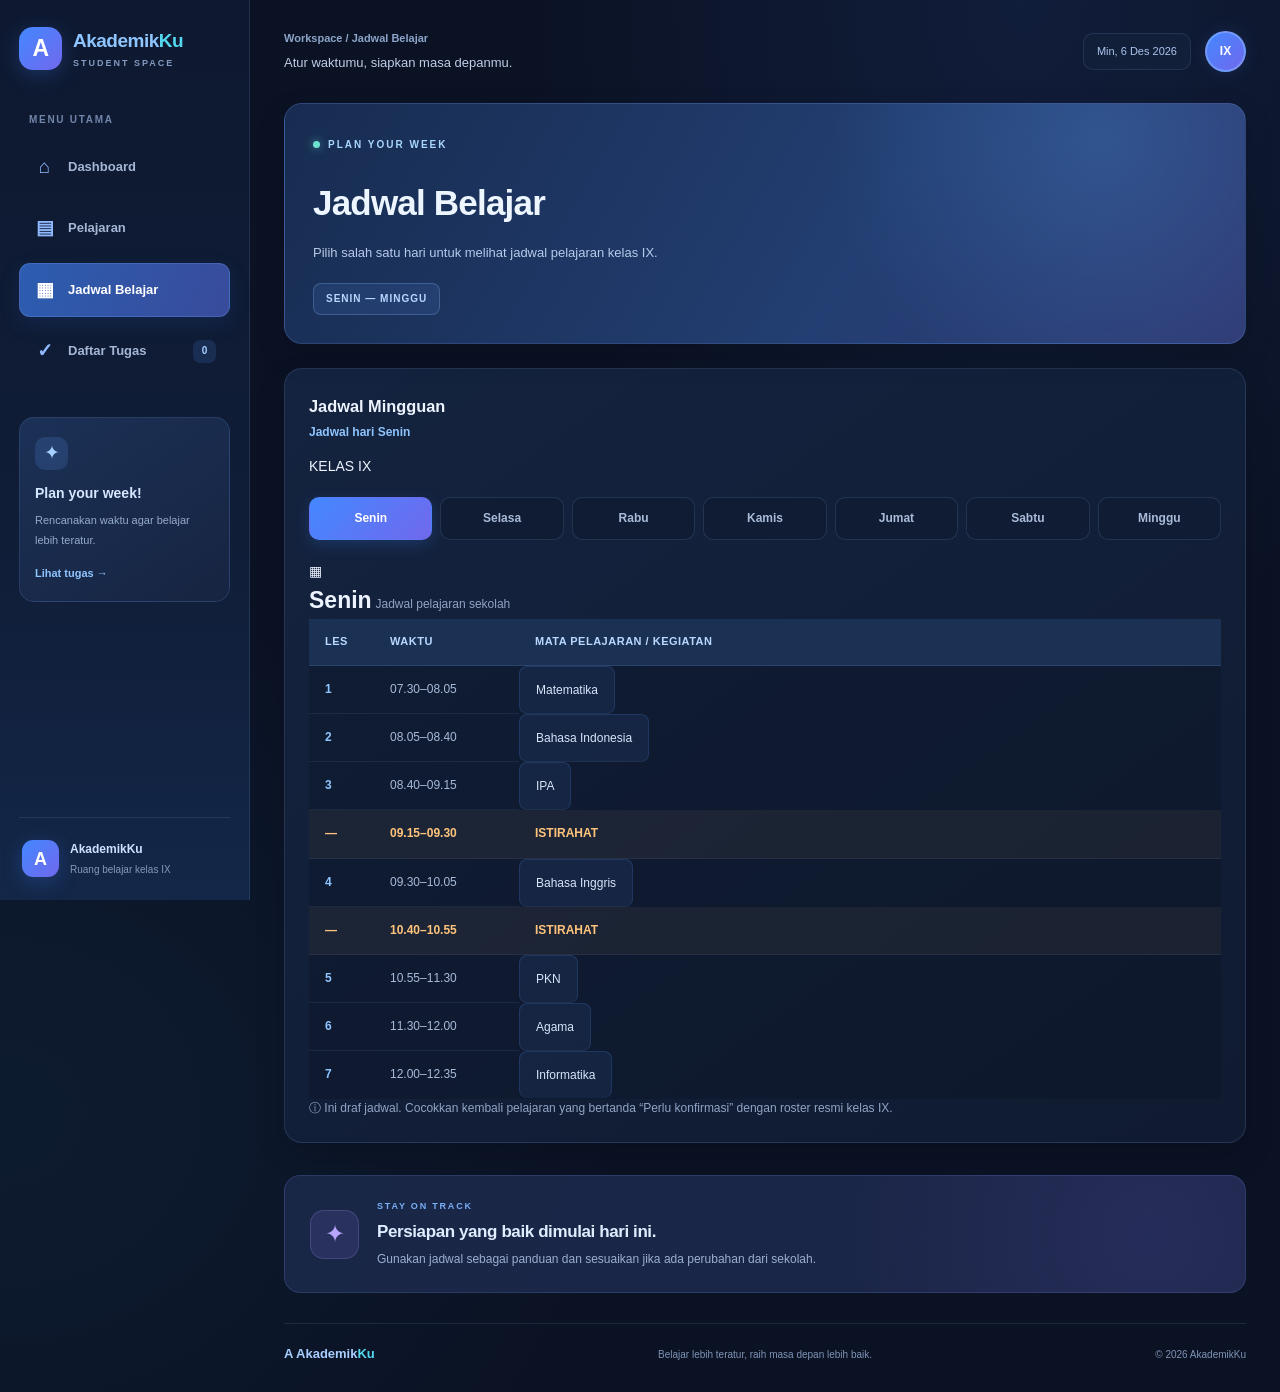
==== jadwal.html @ 44a71b3a "Add files via upload" ====
<!DOCTYPE html>
<html lang="id">
<head>
  <meta charset="UTF-8">
  <meta name="viewport" content="width=device-width, initial-scale=1">
  <meta name="theme-color" content="#142747">

  <title>AkademikKu | Jadwal Belajar</title>

  <link rel="stylesheet" href="style.css">
  <script src="script.js" defer></script>
</head>

<body>
  <div class="app-shell">

    <!-- SIDEBAR -->
    <aside class="sidebar" id="sidebar">
      <a href="index.html" class="brand">
        <span class="brand-logo">A</span>
        <span>
          Akademik<span class="brand-accent">Ku</span>
          <small>STUDENT SPACE</small>
        </span>
      </a>

      <p class="nav-label">MENU UTAMA</p>

      <nav class="side-nav">
        <a class="nav-link" href="index.html">
          <span>⌂</span>
          Dashboard
        </a>

        <a class="nav-link" href="pelajaran.html">
          <span>▤</span>
          Pelajaran
        </a>

        <a class="nav-link active" href="jadwal.html">
          <span>▦</span>
          Jadwal Belajar
        </a>

        <a class="nav-link" href="tugas.html">
          <span>✓</span>
          Daftar Tugas
          <b id="sidebarTaskCount">0</b>
        </a>
      </nav>

      <div class="sidebar-tip">
        <span class="tip-icon">✦</span>
        <h3>Plan your week!</h3>
        <p>Rencanakan waktu agar belajar lebih teratur.</p>
        <a href="tugas.html">Lihat tugas →</a>
      </div>

      <div class="sidebar-bottom">
        <div class="mini-logo">A</div>
        <div>
          <strong>AkademikKu</strong>
          <small>Ruang belajar kelas IX</small>
        </div>
      </div>
    </aside>

    <!-- KONTEN UTAMA -->
    <main class="main-content">

      <!-- HEADER -->
      <header class="topbar">
        <div class="topbar-start">
          <button
            class="menu-toggle"
            id="menuBtn"
            aria-label="Buka menu"
            aria-expanded="false"
          >
            ☰
          </button>

          <div>
            <div class="breadcrumb">
              Workspace / Jadwal Belajar
            </div>
            <p class="topbar-caption">
              Atur waktumu, siapkan masa depanmu.
            </p>
          </div>
        </div>

        <div class="topbar-end">
          <div class="date-pill" id="currentDate"></div>
          <div class="profile-avatar">IX</div>
        </div>
      </header>

      <!-- BANNER HALAMAN -->
      <section class="page-banner">
        <span class="eyebrow">
          <i></i>
          PLAN YOUR WEEK
        </span>

        <h1>Jadwal Belajar</h1>

        <p>
          Pilih salah satu hari untuk melihat jadwal
          pelajaran kelas IX.
        </p>

        <span class="page-badge">SENIN — MINGGU</span>
      </section>

      <!-- JADWAL MINGGUAN -->
      <section class="content-section">
        <div class="panel schedule-panel">

          <!-- JUDUL PANEL -->
          <div class="panel-heading">
            <div>
              <h3>Jadwal Mingguan</h3>
              <p id="selectedDayLabel">Jadwal hari Senin</p>
            </div>

            <span class="class-badge">KELAS IX</span>
          </div>

          <!-- PILIHAN HARI -->
          <div
            class="day-selector"
            id="daySelector"
            aria-label="Pilih hari"
          >
            <button
              type="button"
              class="day-button active"
              data-day="Senin"
              aria-pressed="true"
            >
              Senin
            </button>

            <button
              type="button"
              class="day-button"
              data-day="Selasa"
              aria-pressed="false"
            >
              Selasa
            </button>

            <button
              type="button"
              class="day-button"
              data-day="Rabu"
              aria-pressed="false"
            >
              Rabu
            </button>

            <button
              type="button"
              class="day-button"
              data-day="Kamis"
              aria-pressed="false"
            >
              Kamis
            </button>

            <button
              type="button"
              class="day-button"
              data-day="Jumat"
              aria-pressed="false"
            >
              Jumat
            </button>

            <button
              type="button"
              class="day-button"
              data-day="Sabtu"
              aria-pressed="false"
            >
              Sabtu
            </button>

            <button
              type="button"
              class="day-button"
              data-day="Minggu"
              aria-pressed="false"
            >
              Minggu
            </button>
          </div>

          <!-- INFORMASI HARI -->
          <div class="schedule-day-info">
            <div class="schedule-calendar-icon">▦</div>

            <div>
              <strong id="scheduleDayTitle">Senin</strong>
              <span id="scheduleDaySubtitle">
                Pelajaran sekolah
              </span>
            </div>
          </div>

          <!-- TABEL JADWAL -->
          <div class="table-wrap">
            <table class="weekly-table">
              <thead>
                <tr>
                  <th>LES</th>
                  <th>WAKTU</th>
                  <th>MATA PELAJARAN / KEGIATAN</th>
                </tr>
              </thead>

              <tbody id="scheduleBody">
                <!-- Jadwal diisi oleh script.js -->
              </tbody>
            </table>
          </div>

          <!-- CATATAN -->
          <p class="schedule-note">
            ⓘ Ini draf jadwal. Cocokkan kembali pelajaran
            yang bertanda “Perlu konfirmasi” dengan roster
            resmi kelas IX.
          </p>

        </div>
      </section>

      <!-- MOTIVASI -->
      <section class="motivation-panel">
        <div class="motivation-symbol">✦</div>

        <div>
          <span class="section-kicker">STAY ON TRACK</span>

          <h2>Persiapan yang baik dimulai hari ini.</h2>

          <p>
            Gunakan jadwal sebagai panduan dan sesuaikan
            jika ada perubahan dari sekolah.
          </p>
        </div>
      </section>

      <!-- FOOTER -->
      <footer class="footer">
        <a href="index.html" class="footer-brand">
          A Akademik<span>Ku</span>
        </a>

        <p>
          Belajar lebih teratur, raih masa depan lebih baik.
        </p>

        <span>
          © <span id="currentYear"></span> AkademikKu
        </span>
      </footer>

    </main>
  </div>

  <!-- OVERLAY MENU MOBILE -->
  <div class="mobile-overlay" id="mobileOverlay"></div>
</body>
</html>
---- style.css ----
/* ==========================================
   AKADEMIKKU — NAVY BLUE AESTHETIC
   ========================================== */

:root {
  --bg: #0b1224;
  --bg-light: #101c35;
  --card: #14233f;
  --card-hover: #1a2d50;
  --blue: #5798ff;
  --blue-light: #8fc5ff;
  --cyan: #54d8ef;
  --purple: #9c8cff;
  --green: #65dfbb;
  --orange: #ffc47c;
  --text: #edf4ff;
  --muted: #91a4c5;
  --border: rgba(139, 174, 232, 0.14);
  --gradient: linear-gradient(135deg, #142a50, #233e75);
  --gradient-blue: linear-gradient(135deg, #4388ff, #7168ed);
  --shadow: 0 14px 35px rgba(0, 0, 0, 0.2);
  --radius: 18px;
}

/* RESET */

* {
  margin: 0;
  padding: 0;
  box-sizing: border-box;
}

html {
  min-height: 100%;
  scroll-behavior: smooth;
  color-scheme: dark;
}

body {
  min-height: 100vh;
  background:
    radial-gradient(ellipse at 80% 0%, rgba(54, 105, 207, 0.13), transparent 35%),
    radial-gradient(ellipse at 0% 80%, rgba(44, 153, 208, 0.07), transparent 35%),
    var(--bg);
  color: var(--text);
  font-family: "Segoe UI", Arial, sans-serif;
  font-size: 14px;
  line-height: 1.6;
}

a {
  color: inherit;
  text-decoration: none;
}

button,
input,
select,
textarea {
  font: inherit;
}

button {
  cursor: pointer;
}

button,
a {
  -webkit-tap-highlight-color: transparent;
}

img {
  display: block;
  max-width: 100%;
}

::selection {
  background: #387de7;
  color: #fff;
}

::-webkit-scrollbar {
  width: 7px;
}

::-webkit-scrollbar-track {
  background: #0b1224;
}

::-webkit-scrollbar-thumb {
  background: #35558a;
  border-radius: 20px;
}

/* APP LAYOUT */

.app-shell {
  min-height: 100vh;
}

.main-content {
  min-height: 100vh;
  margin-left: 250px;
  padding: 30px 34px 22px;
  max-width: 1800px;
}

/* SIDEBAR */

.sidebar {
  position: fixed;
  inset: 0 auto 0 0;
  z-index: 100;
  display: flex;
  flex-direction: column;
  width: 250px;
  padding: 27px 19px 18px;
  overflow-y: auto;
  background: linear-gradient(180deg, #0e1930, #101d37 60%, #132748);
  border-right: 1px solid var(--border);
}

.brand {
  display: flex;
  align-items: center;
  gap: 11px;
  margin-bottom: 42px;
  color: var(--blue-light);
  font-size: 19px;
  font-weight: 800;
  letter-spacing: -0.5px;
  line-height: 1.35;
}

.brand:hover {
  color: #d1e8ff;
}

.brand-accent {
  color: var(--cyan);
}

.brand small {
  display: block;
  margin-top: 4px;
  color: #8299bf;
  font-size: 9px;
  font-weight: 600;
  letter-spacing: 2px;
}

.brand-logo,
.mini-logo {
  display: grid;
  place-items: center;
  flex-shrink: 0;
  width: 43px;
  height: 43px;
  border-radius: 14px;
  background: var(--gradient-blue);
  color: white;
  font-size: 23px;
  font-weight: 800;
  box-shadow: 0 5px 20px rgba(67, 126, 255, 0.25);
}

.nav-label {
  margin: 0 0 12px 10px;
  color: #7186aa;
  font-size: 10px;
  font-weight: 800;
  letter-spacing: 1.7px;
}

.side-nav {
  display: flex;
  flex-direction: column;
  gap: 7px;
}

.nav-link {
  display: flex;
  align-items: center;
  gap: 12px;
  min-height: 45px;
  padding: 11px 13px;
  border: 1px solid transparent;
  border-radius: 11px;
  color: #a5b7d5;
  font-size: 13px;
  font-weight: 600;
  transition: 0.22s ease;
}

.nav-link > span {
  display: grid;
  place-items: center;
  width: 23px;
  color: #90baff;
  font-size: 19px;
}

.nav-link b {
  display: grid;
  place-items: center;
  min-width: 23px;
  height: 23px;
  margin-left: auto;
  padding: 0 6px;
  border-radius: 7px;
  background: rgba(87, 152, 255, 0.15);
  color: #a8ceff;
  font-size: 10px;
}

.nav-link:hover {
  background: rgba(76, 127, 218, 0.11);
  border-color: var(--border);
  color: white;
}

.nav-link.active {
  background: linear-gradient(110deg, #2c5db0, #394b9b);
  border-color: rgba(126, 174, 255, 0.22);
  color: white;
  box-shadow: 0 7px 20px rgba(31, 78, 169, 0.2);
}

.nav-link.active > span {
  color: white;
}

/* SIDEBAR TIP */

.sidebar-tip {
  position: relative;
  margin-top: 38px;
  padding: 19px 15px;
  overflow: hidden;
  border: 1px solid rgba(113, 159, 240, 0.19);
  border-radius: 15px;
  background: linear-gradient(145deg, #1b3156, #172441);
}

.tip-icon {
  display: grid;
  place-items: center;
  width: 33px;
  height: 33px;
  margin-bottom: 12px;
  border-radius: 10px;
  background: rgba(96, 153, 255, 0.17);
  color: #a5d0ff;
  font-size: 19px;
}

.sidebar-tip h3 {
  margin-bottom: 7px;
  color: #d5e8ff;
  font-size: 14px;
}

.sidebar-tip p {
  color: #94aacc;
  font-size: 11px;
  line-height: 1.8;
}

.sidebar-tip > a {
  display: flex;
  justify-content: space-between;
  align-items: center;
  margin-top: 14px;
  color: #8fc5ff;
  font-size: 11px;
  font-weight: 700;
}

.sidebar-tip > a:hover {
  color: white;
}

.sidebar-bottom {
  display: flex;
  align-items: center;
  gap: 11px;
  margin-top: auto;
  padding: 22px 3px 4px;
  border-top: 1px solid var(--border);
}

.mini-logo {
  width: 37px;
  height: 37px;
  border-radius: 11px;
  font-size: 18px;
}

.sidebar-bottom strong {
  display: block;
  color: #cde1ff;
  font-size: 12px;
}

.sidebar-bottom small {
  display: block;
  margin-top: 3px;
  color: #8499ba;
  font-size: 10px;
}

/* TOPBAR */

.topbar {
  display: flex;
  justify-content: space-between;
  align-items: center;
  gap: 18px;
  margin-bottom: 30px;
}

.topbar-start,
.topbar-end {
  display: flex;
  align-items: center;
  gap: 14px;
}

.breadcrumb {
  color: #8da5ca;
  font-size: 11px;
  font-weight: 600;
}

.topbar-caption {
  margin-top: 5px;
  color: #c0cee5;
  font-size: 13px;
}

.topbar-end {
  flex-shrink: 0;
}

.date-pill {
  padding: 9px 13px;
  border: 1px solid var(--border);
  border-radius: 10px;
  background: #121f39;
  color: #a9c4ed;
  font-size: 11px;
  white-space: nowrap;
}

.profile-avatar {
  display: grid;
  place-items: center;
  width: 41px;
  height: 41px;
  border: 2px solid rgba(145, 192, 255, 0.45);
  border-radius: 50%;
  background: var(--gradient-blue);
  color: white;
  font-size: 12px;
  font-weight: 800;
  box-shadow: 0 0 18px rgba(68, 125, 255, 0.15);
}

.menu-toggle {
  display: none;
  place-items: center;
  width: 40px;
  height: 40px;
  border: 1px solid var(--border);
  border-radius: 10px;
  background: var(--card);
  color: #b9d8ff;
  font-size: 20px;
}

/* HERO BANNER */

.hero {
  position: relative;
  display: flex;
  align-items: center;
  justify-content: space-between;
  gap: 25px;
  min-height: 300px;
  margin-bottom: 27px;
  padding: 35px 39px;
  overflow: hidden;
  border: 1px solid rgba(132, 177, 255, 0.22);
  border-radius: 22px;
  background:
    radial-gradient(circle at 80% 20%, rgba(96, 174, 255, 0.24), transparent 34%),
    linear-gradient(115deg, #1a3564 0%, #253f79 52%, #343b7d 100%);
  box-shadow: var(--shadow);
}

.hero::after {
  content: "";
  position: absolute;
  right: 20%;
  bottom: -110px;
  width: 270px;
  height: 180px;
  border-radius: 50%;
  background: rgba(65, 155, 255, 0.1);
  filter: blur(40px);
  pointer-events: none;
}

.hero-content {
  position: relative;
  z-index: 2;
  max-width: 480px;
}

.eyebrow {
  display: inline-flex;
  align-items: center;
  gap: 8px;
  margin-bottom: 17px;
  color: #a9d6ff;
  font-size: 10px;
  font-weight: 800;
  letter-spacing: 2px;
}

.eyebrow i {
  width: 7px;
  height: 7px;
  border-radius: 50%;
  background: #6ce3d0;
  box-shadow: 0 0 10px rgba(108, 227, 208, 0.6);
}

.hero h1 {
  color: #f0f6ff;
  font-size: clamp(27px, 3.2vw, 39px);
  font-weight: 800;
  line-height: 1.24;
  letter-spacing: -1.2px;
}

.hero h1 span {
  color: #8fc7ff;
}

.hero-content > p {
  max-width: 420px;
  margin-top: 15px;
  color: #c1d3f0;
  font-size: 13px;
  line-height: 1.9;
}

.hero-actions {
  display: flex;
  align-items: center;
  flex-wrap: wrap;
  gap: 20px;
  margin-top: 24px;
}

.button-primary {
  display: inline-flex;
  align-items: center;
  gap: 13px;
  padding: 12px 17px;
  border: 1px solid rgba(255, 255, 255, 0.2);
  border-radius: 10px;
  background: linear-gradient(135deg, #5da4ff, #6875ed);
  color: white;
  font-size: 12px;
  font-weight: 700;
  box-shadow: 0 7px 20px rgba(11, 24, 66, 0.2);
  transition: 0.2s ease;
}

.button-primary:hover {
  transform: translateY(-2px);
  filter: brightness(1.1);
}

.button-text {
  color: #c3ddff;
  font-size: 12px;
  font-weight: 700;
}

.button-text:hover {
  color: white;
}

/* HERO ILLUSTRATION */

.hero-illustration {
  position: relative;
  flex-shrink: 0;
  width: 285px;
  height: 235px;
}

.hero-circle {
  position: absolute;
  border: 1px solid rgba(175, 210, 255, 0.17);
  border-radius: 50%;
}

.circle-one {
  top: 12px;
  right: 10px;
  width: 220px;
  height: 220px;
  background: rgba(141, 183, 255, 0.06);
}

.circle-two {
  top: 35px;
  right: 33px;
  width: 174px;
  height: 174px;
  background: rgba(133, 180, 255, 0.05);
}

.hero-spark {
  position: absolute;
  top: 5px;
  right: 47px;
  color: #c1e8ff;
  font-size: 28px;
}

.illustration-book {
  position: absolute;
  bottom: 24px;
  left: 19px;
  width: 140px;
  height: 158px;
  border: 1px solid rgba(203, 226, 255, 0.35);
  border-radius: 8px 14px 14px 8px;
  box-shadow: 0 16px 25px rgba(4, 13, 38, 0.25);
}

.book-back {
  left: 32px;
  bottom: 16px;
  transform: rotate(10deg);
  background: linear-gradient(145deg, #5368b9, #333f83);
}

.book-front {
  display: flex;
  flex-direction: column;
  justify-content: center;
  align-items: center;
  gap: 7px;
  transform: rotate(-8deg);
  background: linear-gradient(145deg, #75b9ff, #4c68bd 72%, #384b8e);
  color: #eff7ff;
}

.book-front small {
  font-size: 10px;
  letter-spacing: 4px;
}

.book-front strong {
  font-size: 22px;
  letter-spacing: 1px;
}

.book-front span {
  font-size: 18px;
}

.illustration-paper {
  position: absolute;
  right: 0;
  bottom: 35px;
  width: 135px;
  padding: 15px 12px;
  transform: rotate(5deg);
  border: 1px solid rgba(186, 214, 255, 0.25);
  border-radius: 8px;
  background: linear-gradient(145deg, #e0edff, #b8cfee);
  color: #233a65;
  box-shadow: 0 12px 25px rgba(3, 12, 35, 0.2);
}

.illustration-paper strong {
  font-size: 11px;
}

.paper-line {
  height: 4px;
  width: 100%;
  margin-top: 10px;
  border-radius: 5px;
  background: #91acd4;
}

.paper-line.short {
  width: 65%;
  margin-top: 6px;
}

.paper-check {
  margin-top: 14px;
  color: #315d94;
  font-size: 9px;
  font-weight: 800;
}

/* STATISTICS */

.stats-grid {
  display: grid;
  grid-template-columns: repeat(4, minmax(0, 1fr));
  gap: 17px;
  margin-bottom: 34px;
}

.stat-card {
  min-width: 0;
  padding: 19px;
  border: 1px solid var(--border);
  border-radius: 16px;
  background: linear-gradient(145deg, #162644, #111d34);
  box-shadow: 0 8px 24px rgba(0, 0, 0, 0.12);
  transition: 0.23s ease;
}

.stat-card:hover {
  transform: translateY(-3px);
  border-color: rgba(108, 164, 255, 0.35);
  background: linear-gradient(145deg, #1b3053, #14223d);
}

.stat-heading {
  display: flex;
  align-items: center;
  justify-content: space-between;
  gap: 8px;
}

.stat-icon,
.quick-icon {
  display: grid;
  place-items: center;
  flex-shrink: 0;
  border-radius: 11px;
  font-weight: 800;
}

.stat-icon {
  width: 39px;
  height: 39px;
  font-size: 18px;
}

.stat-label {
  color: #9eb0ce;
  font-size: 9px;
  font-weight: 800;
  letter-spacing: 0.7px;
  text-align: right;
}

.blue-icon {
  background: rgba(72, 135, 255, 0.15);
  color: #80b6ff;
}

.green-icon {
  background: rgba(66, 210, 165, 0.13);
  color: #70e3bc;
}

.orange-icon {
  background: rgba(255, 180, 91, 0.13);
  color: #ffc47c;
}

.purple-icon {
  background: rgba(163, 130, 255, 0.14);
  color: #b7a2ff;
}

.stat-number {
  margin-top: 20px;
  color: #edf5ff;
  font-size: 34px;
  font-weight: 800;
  line-height: 1.15;
  letter-spacing: -1px;
}

.stat-number small {
  margin-left: 3px;
  color: #8bbcff;
  font-size: 17px;
}

.stat-card > p {
  margin-top: 7px;
  color: #93a8c9;
  font-size: 11px;
}

.stat-foot {
  margin-top: 19px;
  padding-top: 12px;
  border-top: 1px solid var(--border);
  color: #85a5d4;
  font-size: 10px;
}

.progress-track {
  height: 5px;
  margin-top: 13px;
  overflow: hidden;
  border-radius: 10px;
  background: #263653;
}

.progress-fill {
  width: 0;
  height: 100%;
  border-radius: inherit;
  background: linear-gradient(90deg, #529aff, #9a88ff);
  box-shadow: 0 0 10px rgba(87, 152, 255, 0.3);
  transition: width 0.4s ease;
}

/* SECTION HEADING */

.content-section {
  margin-bottom: 30px;
}

.section-heading {
  display: flex;
  align-items: center;
  justify-content: space-between;
  gap: 15px;
  margin-bottom: 18px;
}

.section-kicker {
  display: block;
  margin-bottom: 5px;
  color: #79aef9;
  font-size: 9px;
  font-weight: 800;
  letter-spacing: 1.8px;
}

.section-heading h2,
.motivation-panel h2 {
  color: #e0edff;
  font-size: 21px;
  font-weight: 750;
  letter-spacing: -0.4px;
}

.section-heading p {
  margin-top: 5px;
  color: #94a8c8;
  font-size: 12px;
}

/* QUICK ACCESS CARDS */

.quick-grid {
  display: grid;
  grid-template-columns: repeat(3, minmax(0, 1fr));
  gap: 17px;
}

.quick-card {
  position: relative;
  display: flex;
  flex-direction: column;
  align-items: flex-start;
  min-width: 0;
  min-height: 205px;
  padding: 22px;
  overflow: hidden;
  border: 1px solid var(--border);
  border-radius: 16px;
  background: linear-gradient(145deg, #162746, #111e36);
  transition: 0.25s ease;
}

.quick-card::after {
  content: "";
  position: absolute;
  top: -45px;
  right: -45px;
  width: 110px;
  height: 110px;
  border-radius: 50%;
  background: rgba(88, 148, 255, 0.06);
  transition: 0.25s ease;
}

.quick-card:hover {
  transform: translateY(-4px);
  border-color: rgba(103, 164, 255, 0.4);
  background: linear-gradient(145deg, #1c3154, #152440);
  box-shadow: var(--shadow);
}

.quick-card:hover::after {
  background: rgba(88, 148, 255, 0.13);
}

.quick-icon {
  width: 44px;
  height: 44px;
  margin-bottom: 19px;
  border-radius: 13px;
  font-size: 21px;
}

.quick-card h3 {
  color: #dbeaff;
  font-size: 15px;
  font-weight: 750;
}

.quick-card > p {
  margin-top: 7px;
  color: #93a8c9;
  font-size: 11px;
  line-height: 1.8;
}

.quick-arrow {
  margin-top: auto;
  padding-top: 19px;
  color: #86baff;
  font-size: 11px;
  font-weight: 750;
  transition: 0.2s ease;
}

.quick-card:hover .quick-arrow {
  color: white;
  transform: translateX(3px);
}

/* MOTIVATION PANEL */

.motivation-panel {
  display: flex;
  align-items: center;
  gap: 18px;
  margin-bottom: 30px;
  padding: 23px 25px;
  border: 1px solid rgba(139, 155, 255, 0.17);
  border-radius: 16px;
  background:
    radial-gradient(circle at 90% 50%, rgba(137, 111, 255, 0.1), transparent 35%),
    linear-gradient(110deg, #192747, #1b2547);
}

.motivation-symbol {
  display: grid;
  place-items: center;
  flex-shrink: 0;
  width: 49px;
  height: 49px;
  border: 1px solid rgba(174, 153, 255, 0.2);
  border-radius: 14px;
  background: rgba(153, 126, 255, 0.13);
  color: #b7a5ff;
  font-size: 24px;
}

.motivation-panel h2 {
  font-size: 17px;
}

.motivation-panel p {
  margin-top: 5px;
  color: #9aafd0;
  font-size: 12px;
}

/* FOOTER */

.footer {
  display: flex;
  align-items: center;
  justify-content: space-between;
  flex-wrap: wrap;
  gap: 12px;
  padding: 20px 0 5px;
  border-top: 1px solid var(--border);
}

.footer-brand {
  color: #a9ceff;
  font-size: 13px;
  font-weight: 800;
}

.footer-brand span {
  color: var(--cyan);
}

.footer p,
.footer > span {
  color: #7f94b5;
  font-size: 10px;
}

/* MOBILE OVERLAY */

.mobile-overlay {
  display: none;
}

/* RESPONSIVE: LAPTOP KECIL */

@media (max-width: 1200px) {
  .main-content {
    padding: 25px;
  }

  .stats-grid {
    grid-template-columns: repeat(2, minmax(0, 1fr));
  }

  .hero {
    padding: 30px;
  }

  .hero-illustration {
    transform: scale(0.88);
    transform-origin: center right;
    margin-left: -20px;
    margin-right: -12px;
  }
}

/* RESPONSIVE: TABLET */

@media (max-width: 900px) {
  .sidebar {
    width: 240px;
  }

  .main-content {
    margin-left: 240px;
    padding: 23px;
  }

  .hero-illustration {
    transform: scale(0.75);
    margin-left: -45px;
    margin-right: -25px;
  }

  .hero {
    padding: 26px;
  }

  .quick-grid {
    grid-template-columns: repeat(2, minmax(0, 1fr));
  }

  .quick-card:last-child {
    grid-column: 1 / -1;
  }
}

/* RESPONSIVE: HP */

@media (max-width: 680px) {
  .sidebar {
    width: 260px;
    max-width: 85vw;
    transform: translateX(-105%);
    transition: transform 0.28s ease;
    box-shadow: none;
  }

  .sidebar.open {
    transform: translateX(0);
    box-shadow: 15px 0 45px rgba(0, 0, 0, 0.35);
  }

  .mobile-overlay.show {
    position: fixed;
    inset: 0;
    z-index: 90;
    display: block;
    background: rgba(2, 8, 22, 0.68);
    backdrop-filter: blur(3px);
  }

  .main-content {
    margin-left: 0;
    padding: 19px 16px 20px;
  }

  .topbar {
    align-items: flex-start;
    gap: 10px;
    margin-bottom: 23px;
  }

  .topbar-start {
    align-items: flex-start;
    gap: 10px;
  }

  .menu-toggle {
    display: grid;
    flex-shrink: 0;
  }

  .breadcrumb {
    padding-top: 1px;
  }

  .topbar-caption {
    max-width: 230px;
    font-size: 11px;
  }

  .topbar-end {
    gap: 8px;
  }

  .date-pill {
    display: none;
  }

  .profile-avatar {
    width: 37px;
    height: 37px;
  }

  .hero {
    min-height: auto;
    padding: 26px 22px;
    border-radius: 18px;
  }

  .hero-content {
    max-width: 100%;
  }

  .hero h1 {
    font-size: 29px;
  }

  .hero-content > p {
    font-size: 12px;
  }

  .hero-illustration {
    display: none;
  }

  .hero-actions {
    gap: 15px;
  }

  .stats-grid {
    grid-template-columns: repeat(2, minmax(0, 1fr));
    gap: 11px;
    margin-bottom: 29px;
  }

  .stat-card {
    padding: 14px;
    border-radius: 14px;
  }

  .stat-heading {
    align-items: flex-start;
    flex-direction: column;
    gap: 9px;
  }

  .stat-label {
    text-align: left;
    font-size: 9px;
  }

  .stat-number {
    margin-top: 14px;
    font-size: 29px;
  }

  .stat-card > p {
    min-height: 34px;
    font-size: 10px;
  }

  .stat-foot {
    margin-top: 12px;
    padding-top: 10px;
  }

  .section-heading h2 {
    font-size: 19px;
  }

  .section-heading p {
    font-size: 11px;
  }

  .quick-grid {
    grid-template-columns: 1fr;
    gap: 12px;
  }

  .quick-card,
  .quick-card:last-child {
    grid-column: auto;
    min-height: 180px;
    padding: 19px;
  }

  .quick-icon {
    margin-bottom: 13px;
  }

  .motivation-panel {
    align-items: flex-start;
    gap: 13px;
    padding: 19px 16px;
  }

  .motivation-symbol {
    width: 41px;
    height: 41px;
    font-size: 20px;
  }

  .motivation-panel h2 {
    font-size: 15px;
  }

  .motivation-panel p {
    font-size: 11px;
    line-height: 1.8;
  }

  .footer {
    align-items: flex-start;
    flex-direction: column;
    gap: 8px;
  }
}

/* RESPONSIVE: HP KECIL */

@media (max-width: 360px) {
  .main-content {
    padding: 15px 11px;
  }

  .hero {
    padding: 22px 17px;
  }

  .hero h1 {
    font-size: 26px;
  }

  .button-primary {
    padding: 11px 12px;
    font-size: 11px;
  }

  .stats-grid {
    gap: 8px;
  }

  .stat-card {
    padding: 11px;
  }

  .stat-number {
    font-size: 25px;
  }
}

/* REDUCE ANIMATION IF REQUESTED BY DEVICE */

@media (prefers-reduced-motion: reduce) {
  *,
  *::before,
  *::after {
    scroll-behavior: auto !important;
    transition-duration: 0.01ms !important;
    animation-duration: 0.01ms !important;
  }
}

/* ==========================================
   AKADEMIKKU — SUBJECT PAGE REDESIGN
   ========================================== */

/* Banner halaman pelajaran */

.page-banner {
  position: relative;
  overflow: hidden;
  margin-bottom: 32px;
  padding: 34px 35px;
  border: 1px solid rgba(119, 166, 255, 0.2);
  border-radius: 20px;
  background:
    radial-gradient(circle at 85% 15%, rgba(83, 180, 255, 0.2), transparent 32%),
    linear-gradient(120deg, #172c50, #233e72 60%, #303b75);
  box-shadow: 0 12px 30px rgba(0, 0, 0, 0.15);
}

.page-banner h1 {
  margin-top: 5px;
  color: #edf5ff;
  font-size: clamp(26px, 3vw, 35px);
  letter-spacing: -0.8px;
}

.page-banner > p {
  max-width: 520px;
  margin-top: 10px;
  color: #b7cbea;
  font-size: 13px;
  line-height: 1.8;
}

.page-badge {
  display: inline-flex;
  align-items: center;
  margin-top: 19px;
  padding: 7px 12px;
  border: 1px solid rgba(143, 190, 255, 0.25);
  border-radius: 8px;
  background: rgba(100, 158, 255, 0.12);
  color: #b8d8ff;
  font-size: 10px;
  font-weight: 800;
  letter-spacing: 1px;
}

/* Header daftar pelajaran */

.content-section {
  margin-bottom: 32px;
}

.section-heading {
  display: flex;
  align-items: flex-end;
  justify-content: space-between;
  gap: 15px;
  margin-bottom: 20px;
}

.section-heading h2 {
  color: #e2eeff;
  font-size: 22px;
  letter-spacing: -0.4px;
}

.section-counter {
  flex-shrink: 0;
  padding: 8px 12px;
  border: 1px solid rgba(105, 157, 244, 0.2);
  border-radius: 9px;
  background: #152542;
  color: #9dc5ff;
  font-size: 10px;
  font-weight: 800;
  letter-spacing: 0.5px;
}

/* Grid kartu pelajaran */

.subject-grid {
  display: grid;
  grid-template-columns: repeat(3, minmax(0, 1fr));
  gap: 17px;
}

/* Kartu utama */

.subject-card {
  position: relative;
  display: flex;
  flex-direction: column;
  min-width: 0;
  min-height: 218px;
  padding: 21px;
  overflow: hidden;
  border: 1px solid rgba(123, 161, 222, 0.17);
  border-radius: 17px;
  background: linear-gradient(145deg, #172744 0%, #121e35 100%);
  box-shadow: 0 8px 22px rgba(0, 0, 0, 0.12);
  transition:
    transform 0.25s ease,
    border-color 0.25s ease,
    background 0.25s ease,
    box-shadow 0.25s ease;
}

.subject-card::before {
  content: "";
  position: absolute;
  top: -42px;
  right: -42px;
  width: 115px;
  height: 115px;
  border-radius: 50%;
  background: rgba(78, 136, 242, 0.055);
  transition: 0.25s ease;
  pointer-events: none;
}

.subject-card:hover {
  transform: translateY(-5px);
  border-color: rgba(112, 169, 255, 0.4);
  background: linear-gradient(145deg, #1c3153 0%, #152542 100%);
  box-shadow: 0 14px 28px rgba(0, 0, 0, 0.2);
}

.subject-card:hover::before {
  background: rgba(78, 136, 242, 0.14);
}

/* Bagian atas kartu */

.subject-top {
  position: relative;
  z-index: 1;
  display: flex;
  align-items: center;
  justify-content: space-between;
  gap: 12px;
  margin-bottom: 20px;
}

.subject-icon {
  display: grid;
  place-items: center;
  width: 47px;
  height: 47px;
  border: 1px solid rgba(151, 192, 255, 0.15);
  border-radius: 14px;
  background: linear-gradient(145deg, #284b80, #263866);
  color: #b9dcff;
  font-size: 21px;
  font-weight: 800;
  box-shadow: inset 0 1px 0 rgba(255, 255, 255, 0.06);
  transition: transform 0.25s ease;
}

.subject-card:hover .subject-icon {
  transform: scale(1.06) rotate(-3deg);
}

.subject-number {
  align-self: flex-start;
  color: #52698d;
  font-size: 12px;
  font-weight: 800;
  letter-spacing: 1px;
}

/* Warna ikon tiap kategori */

.subject-icon.math {
  color: #8fc0ff;
  background: linear-gradient(145deg, #254b82, #1d3159);
}

.subject-icon.science {
  color: #77e3c3;
  background: linear-gradient(145deg, #20564f, #193b40);
}

.subject-icon.language {
  color: #ffc58d;
  background: linear-gradient(145deg, #67472f, #403047);
}

.subject-icon.english {
  color: #c1aaff;
  background: linear-gradient(145deg, #493b80, #302b57);
}

.subject-icon.social {
  color: #8bd9e8;
  background: linear-gradient(145deg, #24546c, #1c354f);
}

.subject-icon.civics {
  color: #f1c57e;
  background: linear-gradient(145deg, #66512d, #40364a);
}

.subject-icon.sport {
  color: #7fe3b3;
  background: linear-gradient(145deg, #245d4d, #1b3b3b);
}

.subject-icon.technology {
  color: #91baff;
  background: linear-gradient(145deg, #2e4c84, #282e5c);
}

.subject-icon.religion {
  color: #e0b6ff;
  background: linear-gradient(145deg, #5c407d, #362c59);
}

.subject-icon.art {
  color: #ffb5cf;
  background: linear-gradient(145deg, #773f65, #442d50);
}

/* Nama dan deskripsi */

.subject-card h3 {
  position: relative;
  z-index: 1;
  margin-bottom: 8px;
  color: #e0ebff;
  font-size: 16px;
  font-weight: 750;
  line-height: 1.45;
  letter-spacing: -0.2px;
}

.subject-card > p {
  position: relative;
  z-index: 1;
  margin-bottom: 20px;
  color: #94a9c9;
  font-size: 11px;
  line-height: 1.8;
}

/* Footer kartu */

.subject-foot {
  display: flex;
  align-items: center;
  gap: 8px;
  margin-top: auto;
  padding-top: 12px;
  border-top: 1px solid rgba(133, 165, 215, 0.12);
  color: #a1b6d7;
  font-size: 10px;
  font-weight: 700;
  letter-spacing: 0.3px;
}

.subject-dot {
  flex-shrink: 0;
  width: 7px;
  height: 7px;
  border-radius: 50%;
}

.dot-blue {
  background: #6ca9ff;
  box-shadow: 0 0 8px rgba(108, 169, 255, 0.4);
}

.dot-green {
  background: #65dfbb;
  box-shadow: 0 0 8px rgba(101, 223, 187, 0.3);
}

.dot-orange {
  background: #ffc47c;
  box-shadow: 0 0 8px rgba(255, 196, 124, 0.3);
}

.dot-purple {
  background: #b39aff;
  box-shadow: 0 0 8px rgba(179, 154, 255, 0.3);
}

/* Responsif tablet */

@media (max-width: 1100px) {
  .subject-grid {
    grid-template-columns: repeat(2, minmax(0, 1fr));
    gap: 14px;
  }

  .subject-card {
    min-height: 210px;
  }
}

/* Responsif HP */

@media (max-width: 680px) {
  .page-banner {
    padding: 26px 21px;
    margin-bottom: 26px;
    border-radius: 17px;
  }

  .page-banner h1 {
    font-size: 27px;
  }

  .page-banner > p {
    font-size: 12px;
  }

  .section-heading {
    align-items: flex-start;
    flex-direction: column;
    gap: 12px;
  }

  .section-heading h2 {
    font-size: 20px;
  }

  .subject-grid {
    grid-template-columns: repeat(2, minmax(0, 1fr));
    gap: 11px;
  }

  .subject-card {
    min-height: 218px;
    padding: 15px;
    border-radius: 14px;
  }

  .subject-top {
    margin-bottom: 17px;
  }

  .subject-icon {
    width: 41px;
    height: 41px;
    border-radius: 12px;
    font-size: 19px;
  }

  .subject-number {
    font-size: 10px;
  }

  .subject-card h3 {
    font-size: 14px;
  }

  .subject-card > p {
    font-size: 10px;
    line-height: 1.75;
  }

  .subject-foot {
    align-items: flex-start;
    font-size: 9px;
    line-height: 1.6;
  }
}

/* HP sangat kecil */

@media (max-width: 360px) {
  .subject-grid {
    grid-template-columns: 1fr;
  }

  .subject-card {
    min-height: 195px;
    padding: 19px;
  }

  .subject-top {
    margin-bottom: 14px;
  }

  .subject-card > p {
    margin-bottom: 16px;
  }
}

/* ==========================================
   AKADEMIKKU - PERBAIKAN TAMPILAN JADWAL
   ========================================== */

/* Banner halaman */
.page-banner {
  margin-bottom: 24px;
  padding: 28px;
  border-radius: 18px;
}

/* Area jadwal utama */
.schedule-panel {
  width: 100%;
  min-width: 0;
  margin-bottom: 24px;
  padding: 24px;
  overflow: hidden;
  border: 1px solid rgba(139, 174, 232, 0.16);
  border-radius: 18px;
  background: linear-gradient(145deg, #14233f, #101b31);
  box-shadow: 0 12px 30px rgba(0, 0, 0, 0.16);
}

/* Bagian judul jadwal */
.schedule-header {
  display: flex;
  justify-content: space-between;
  align-items: center;
  flex-wrap: wrap;
  gap: 14px;
  margin-bottom: 22px;
}

.schedule-header h2,
.schedule-panel h2 {
  color: #edf4ff;
  font-size: 21px;
  line-height: 1.4;
}

.schedule-header p,
.schedule-panel p {
  color: #91a4c5;
  font-size: 12px;
}

/* Pilihan hari */
.day-selector {
  display: grid;
  grid-template-columns: repeat(7, minmax(0, 1fr));
  gap: 8px;
  width: 100%;
  margin: 20px 0;
}

.day-selector button,
.day-selector [data-day] {
  display: flex;
  justify-content: center;
  align-items: center;
  min-width: 0;
  min-height: 43px;
  padding: 9px 5px;
  border: 1px solid rgba(139, 174, 232, 0.16);
  border-radius: 10px;
  background: #101c33;
  color: #a9bbd8;
  font-size: 12px;
  font-weight: 700;
  text-align: center;
  transition: background 0.2s ease, border-color 0.2s ease;
}

.day-selector button:hover,
.day-selector [data-day]:hover {
  border-color: #5798ff;
  color: #ffffff;
}

.day-selector button.active,
.day-selector [data-day].active {
  border-color: transparent;
  background: linear-gradient(135deg, #4388ff, #7168ed);
  color: #ffffff;
  box-shadow: 0 5px 15px rgba(67, 136, 255, 0.2);
}

/* Informasi hari terpilih */
#selectedDayLabel {
  display: inline-block;
  margin: 4px 0 12px;
  color: #8fc5ff;
  font-size: 12px;
  font-weight: 700;
}

/* Judul hari */
#scheduleDayTitle {
  margin-bottom: 4px;
  color: #edf4ff;
  font-size: 23px;
  font-weight: 800;
}

#scheduleDaySubtitle {
  margin-bottom: 18px;
  color: #91a4c5;
  font-size: 12px;
}

/* Pembungkus tabel */
.schedule-table-wrapper,
.table-responsive {
  width: 100%;
  overflow-x: auto;
  border: 1px solid rgba(139, 174, 232, 0.14);
  border-radius: 12px;
  -webkit-overflow-scrolling: touch;
}

/* Tabel jadwal */
.weekly-table,
.schedule-table {
  width: 100%;
  min-width: 420px;
  border-collapse: separate;
  border-spacing: 0;
  background: rgba(9, 18, 36, 0.35);
  text-align: left;
}

.weekly-table thead,
.schedule-table thead {
  background: #1b3154;
}

.weekly-table th,
.schedule-table th {
  padding: 14px 16px;
  color: #b9d8ff;
  font-size: 11px;
  font-weight: 800;
  letter-spacing: 0.5px;
  white-space: nowrap;
  border-bottom: 1px solid rgba(139, 174, 232, 0.15);
}

.weekly-table td,
.schedule-table td {
  padding: 14px 16px;
  color: #d8e5fa;
  font-size: 12px;
  vertical-align: middle;
  border-bottom: 1px solid rgba(139, 174, 232, 0.09);
}

.weekly-table tbody tr:last-child td,
.schedule-table tbody tr:last-child td {
  border-bottom: none;
}

.weekly-table tbody tr:hover,
.schedule-table tbody tr:hover {
  background: rgba(87, 152, 255, 0.06);
}

/* Kolom nomor dan waktu */
.weekly-table td:first-child,
.schedule-table td:first-child {
  width: 65px;
  color: #8fc5ff;
  font-weight: 800;
}

.weekly-table td:nth-child(2),
.schedule-table td:nth-child(2) {
  width: 145px;
  color: #a9bbd8;
  white-space: nowrap;
  font-variant-numeric: tabular-nums;
}

/* Nama mata pelajaran */
.subject-label {
  display: inline-block;
  max-width: 100%;
  padding: 7px 11px;
  border: 1px solid rgba(87, 152, 255, 0.17);
  border-radius: 8px;
  background: rgba(87, 152, 255, 0.09);
  color: #d8e8ff;
  font-size: 12px;
  line-height: 1.5;
  overflow-wrap: anywhere;
}

/* Baris istirahat */
.weekly-table .break-row,
.schedule-table .break-row {
  background: rgba(255, 196, 124, 0.055);
}

.weekly-table .break-row td,
.schedule-table .break-row td {
  color: #ffc47c;
  font-weight: 700;
}

.weekly-table .break-row .subject-label,
.schedule-table .break-row .subject-label {
  border-color: rgba(255, 196, 124, 0.16);
  background: rgba(255, 196, 124, 0.08);
  color: #ffc47c;
}

/* Tampilan tablet */
@media (max-width: 900px) {
  .schedule-panel {
    padding: 19px;
  }

  .day-selector {
    grid-template-columns: repeat(4, minmax(0, 1fr));
  }
}

/* Tampilan HP */
@media (max-width: 600px) {
  .page-banner {
    padding: 23px 19px;
  }

  .schedule-panel {
    padding: 16px 12px;
    border-radius: 15px;
  }

  .schedule-header {
    align-items: flex-start;
    flex-direction: column;
  }

  .day-selector {
    grid-template-columns: repeat(4, minmax(0, 1fr));
    gap: 7px;
    margin: 16px 0;
  }

  .day-selector button,
  .day-selector [data-day] {
    min-height: 40px;
    padding: 8px 3px;
    font-size: 11px;
  }

  #scheduleDayTitle {
    font-size: 21px;
  }

  .weekly-table,
  .schedule-table {
    min-width: 390px;
  }

  .weekly-table th,
  .schedule-table th,
  .weekly-table td,
  .schedule-table td {
    padding: 12px 10px;
  }

  .subject-label {
    font-size: 11px;
  }
}

/* ==========================================
   PERAPIAN HALAMAN DAFTAR TUGAS
========================================== */

.task-stats {
  align-items: stretch;
  gap: 16px;
}

.task-stats .stat-card {
  min-width: 0;
}

.task-panel {
  padding: 26px;
  border: 1px solid var(--border);
  border-radius: 18px;
  background: linear-gradient(145deg, #14233f, #101c33);
  box-shadow: var(--shadow);
}

.task-form-heading,
.task-list-heading {
  display: flex;
  align-items: center;
  justify-content: space-between;
  gap: 16px;
}

.task-form-heading {
  margin-bottom: 23px;
}

.task-form-heading h3,
.task-list-heading h3 {
  color: var(--text);
  font-size: 18px;
}

.task-form-heading p {
  margin-top: 5px;
  color: var(--muted);
  font-size: 12px;
}

.task-form-icon {
  display: grid;
  place-items: center;
  flex-shrink: 0;
  width: 42px;
  height: 42px;
  border-radius: 12px;
  background: rgba(87, 152, 255, 0.14);
  color: var(--blue-light);
  font-size: 23px;
}

.task-form {
  display: grid;
  grid-template-columns: repeat(2, minmax(0, 1fr));
  gap: 19px;
  align-items: end;
}

.form-field {
  display: flex;
  flex-direction: column;
  gap: 8px;
  min-width: 0;
}

.task-name-field {
  grid-column: 1 / -1;
}

.form-field label {
  color: #c8d9f3;
  font-size: 12px;
  font-weight: 700;
}

.form-field input,
.form-field select {
  width: 100%;
  min-width: 0;
  min-height: 45px;
  padding: 11px 13px;
  border: 1px solid rgba(139, 174, 232, 0.2);
  border-radius: 10px;
  outline: none;
  background: #0e1930;
  color: var(--text);
  font-size: 12px;
  transition: border-color 0.2s, box-shadow 0.2s;
}

.form-field input:focus,
.form-field select:focus {
  border-color: var(--blue);
  box-shadow: 0 0 0 3px rgba(87, 152, 255, 0.1);
}

.form-field input::placeholder {
  color: #7186a8;
}

.add-task-button {
  justify-content: center;
  min-height: 45px;
  white-space: nowrap;
}

.task-list-heading {
  flex-wrap: wrap;
  margin-top: 32px;
  padding-top: 24px;
  border-top: 1px solid var(--border);
}

.task-filters {
  display: flex;
  flex-wrap: wrap;
  gap: 7px;
}

.filter-button {
  padding: 8px 12px;
  border: 1px solid var(--border);
  border-radius: 9px;
  background: #101c33;
  color: #a8bad7;
  font-size: 11px;
  transition: 0.2s ease;
}

.filter-button:hover {
  border-color: rgba(87, 152, 255, 0.45);
  color: white;
}

.filter-button.active {
  border-color: rgba(87, 152, 255, 0.35);
  background: #24477d;
  color: white;
}

.task-list {
  display: grid;
  gap: 11px;
  margin-top: 18px;
}

.task-item {
  display: flex;
  align-items: center;
  gap: 13px;
  min-width: 0;
  padding: 15px;
  border: 1px solid var(--border);
  border-radius: 12px;
  background: rgba(10, 22, 43, 0.65);
  transition: border-color 0.2s, background 0.2s;
}

.task-item:hover {
  border-color: rgba(87, 152, 255, 0.32);
  background: #172947;
}

.task-check {
  flex-shrink: 0;
  width: 17px;
  height: 17px;
  accent-color: var(--blue);
  cursor: pointer;
}

.task-details {
  flex: 1;
  min-width: 0;
}

.task-text {
  display: block;
  overflow-wrap: anywhere;
  color: #e6efff;
  font-size: 13px;
  font-weight: 650;
}

.task-meta {
  display: flex;
  flex-wrap: wrap;
  align-items: center;
  gap: 7px 12px;
  margin-top: 7px;
  color: var(--muted);
  font-size: 10px;
}

.task-subject-badge {
  padding: 3px 0;
  border: none;
  border-radius: 0;
  background: transparent;
  color: #91c5ff;
  font-size: 11px;
}

.task-due.overdue {
  color: #ff9e9e;
}

.task-item.completed .task-text {
  color: #91a4c5;
  text-decoration: line-through;
}

.delete-task {
  flex-shrink: 0;
  padding: 7px 10px;
  border: 1px solid rgba(255, 123, 123, 0.18);
  border-radius: 8px;
  background: rgba(255, 100, 100, 0.08);
  color: #ffaaaa;
  font-size: 10px;
}

.delete-task:hover {
  background: rgba(255, 100, 100, 0.17);
}

.empty-state {
  padding: 35px 15px;
  text-align: center;
  color: var(--muted);
}

.empty-state[hidden] {
  display: none !important;
}

.empty-state > span {
  display: grid;
  place-items: center;
  width: 45px;
  height: 45px;
  margin: 0 auto 12px;
  border-radius: 50%;
  background: rgba(87, 152, 255, 0.12);
  color: var(--blue-light);
  font-size: 22px;
}

.empty-state h3 {
  margin-bottom: 6px;
  color: #dce9ff;
  font-size: 15px;
}

.empty-state p {
  color: var(--muted);
  font-size: 12px;
}

/* Tampilan HP */

@media (max-width: 680px) {
  .page-banner {
    padding: 24px 20px;
    margin-bottom: 22px;
  }

  .page-banner h1 {
    font-size: 27px;
  }

  .task-panel {
    padding: 18px 14px;
  }

  .task-form {
    grid-template-columns: 1fr;
    gap: 15px;
  }

  .task-name-field {
    grid-column: auto;
  }

  .task-form-heading h3,
  .task-list-heading h3 {
    font-size: 16px;
  }

  .task-list-heading {
    align-items: flex-start;
    flex-direction: column;
    gap: 13px;
  }

  .task-filters {
    width: 100%;
  }

  .filter-button {
    flex: 1;
    padding: 9px 6px;
  }

  .task-item {
    gap: 9px;
    padding: 12px 10px;
  }

  .task-text {
    font-size: 12px;
  }

  .delete-task {
    padding: 7px 8px;
  }
}
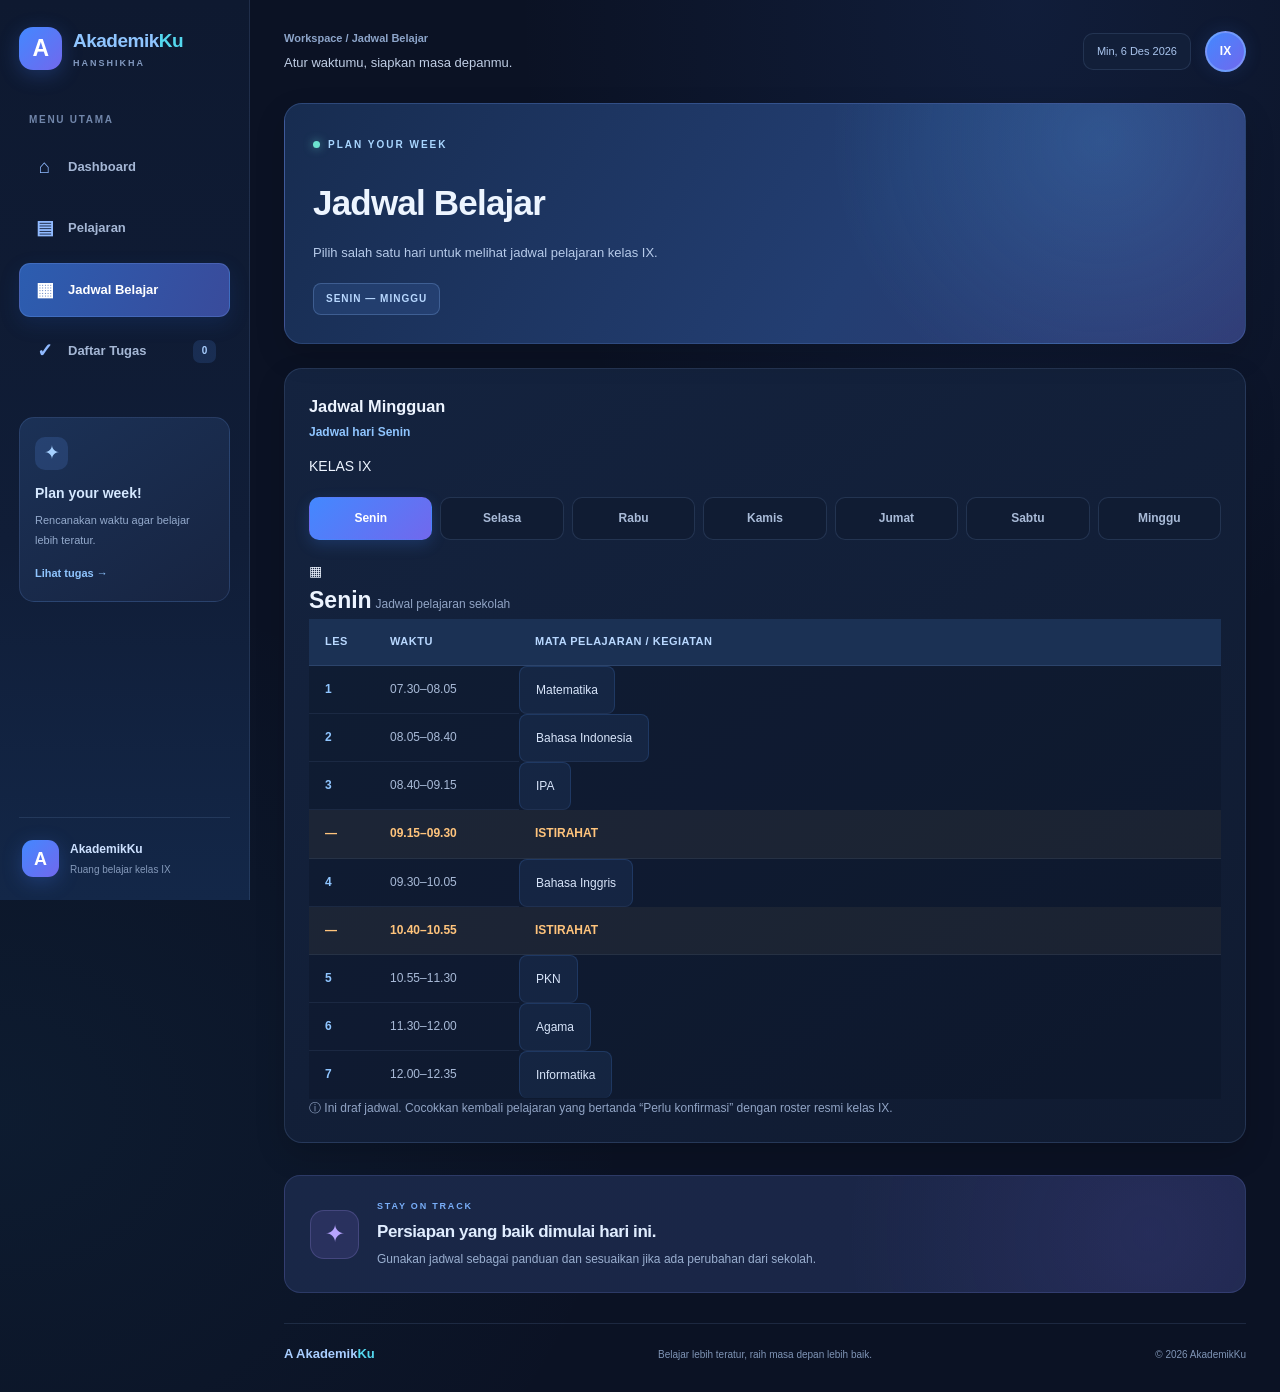
==== commit 45174163: "Update jadwal.html" ====
--- a/jadwal.html
+++ b/jadwal.html
@@ -20,7 +20,7 @@
         <span class="brand-logo">A</span>
         <span>
           Akademik<span class="brand-accent">Ku</span>
-          <small>STUDENT SPACE</small>
+          <small>HANSHIKHA</small>
         </span>
       </a>
 
@@ -273,4 +273,4 @@
   <!-- OVERLAY MENU MOBILE -->
   <div class="mobile-overlay" id="mobileOverlay"></div>
 </body>
-</html>+</html>
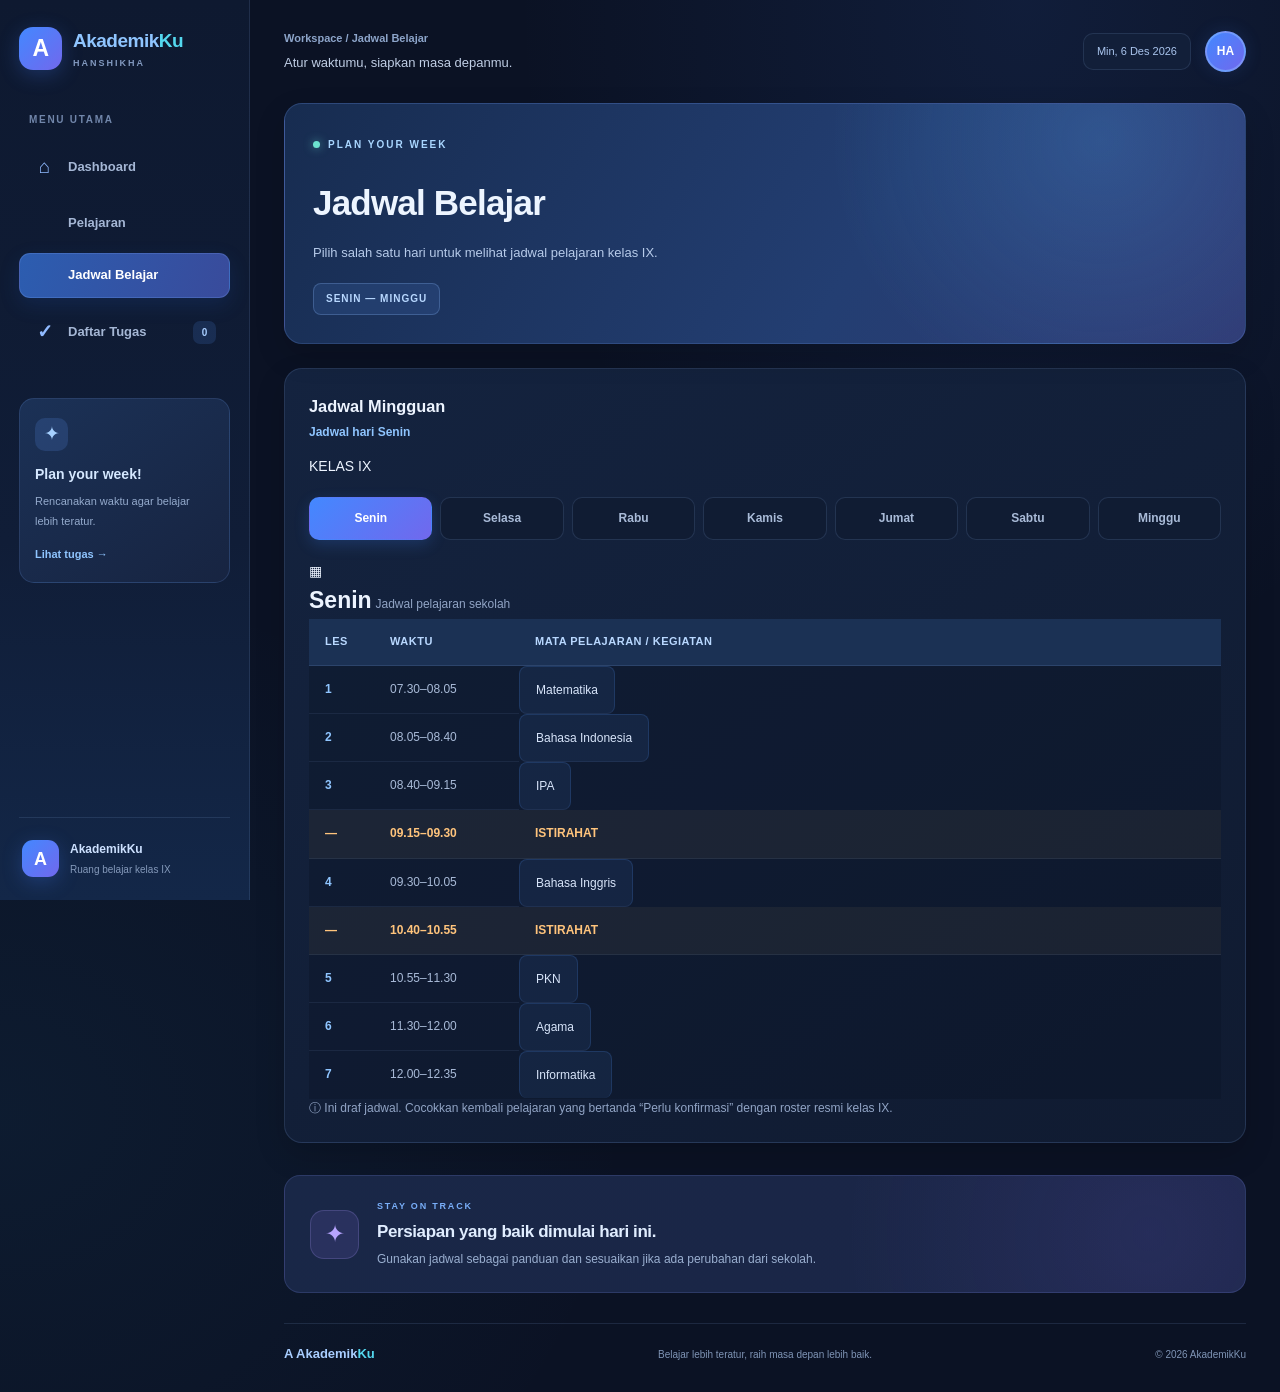
==== commit d9b639d5: "Update jadwal.html" ====
--- a/jadwal.html
+++ b/jadwal.html
@@ -33,12 +33,12 @@
         </a>
 
         <a class="nav-link" href="pelajaran.html">
-          <span>▤</span>
+          <span></span>
           Pelajaran
         </a>
 
         <a class="nav-link active" href="jadwal.html">
-          <span>▦</span>
+          <span></span>
           Jadwal Belajar
         </a>
 
@@ -92,7 +92,7 @@
 
         <div class="topbar-end">
           <div class="date-pill" id="currentDate"></div>
-          <div class="profile-avatar">IX</div>
+          <div class="profile-avatar">HA</div>
         </div>
       </header>
 
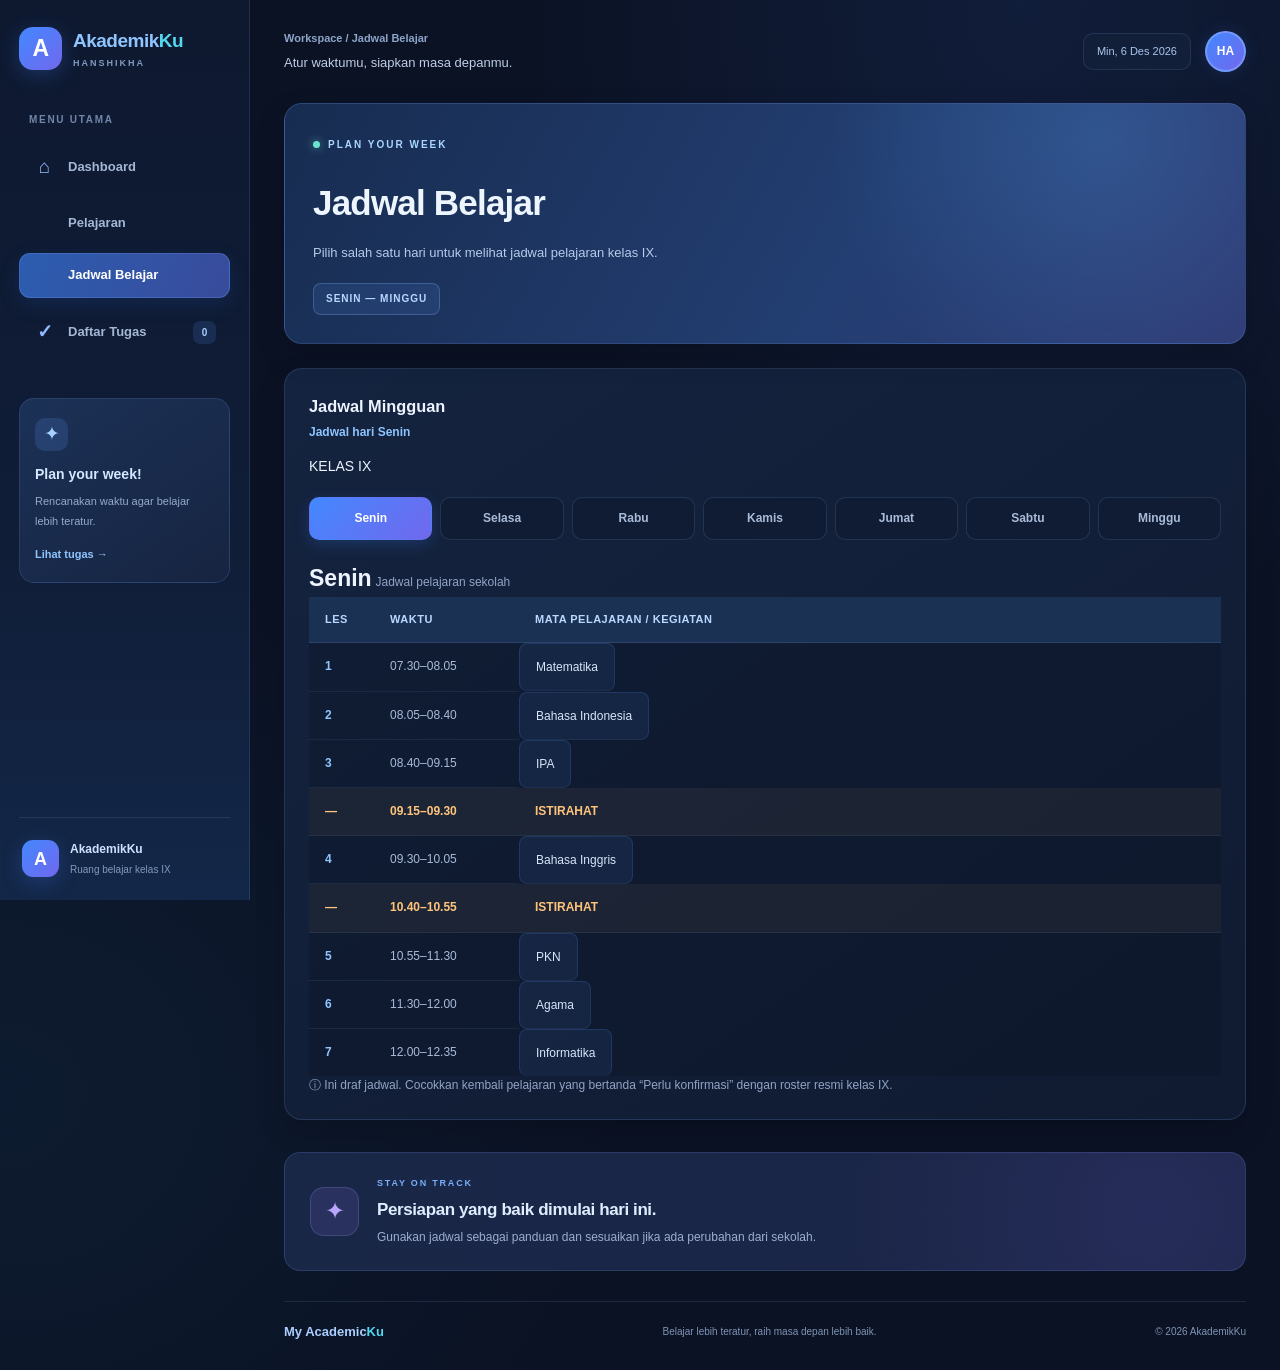
==== commit e37b79f4: "Update jadwal.html" ====
--- a/jadwal.html
+++ b/jadwal.html
@@ -199,7 +199,7 @@
 
           <!-- INFORMASI HARI -->
           <div class="schedule-day-info">
-            <div class="schedule-calendar-icon">▦</div>
+            <div class="schedule-calendar-icon"></div>
 
             <div>
               <strong id="scheduleDayTitle">Senin</strong>
@@ -255,7 +255,7 @@
       <!-- FOOTER -->
       <footer class="footer">
         <a href="index.html" class="footer-brand">
-          A Akademik<span>Ku</span>
+          My Academic<span>Ku</span>
         </a>
 
         <p>
--- a/style.css
+++ b/style.css
@@ -2197,4 +2197,185 @@
   .delete-task {
     padding: 7px 8px;
   }
-}+}
+
+@media (max-width: 768px) {
+  .sidebar {
+    position: fixed;
+    top: 0;
+    left: 0;
+    height: 100vh;
+    width: 260px;
+    z-index: 1000;
+    transform: translateX(-100%);
+    transition: transform 0.3s ease;
+    overflow-y: auto;
+  }
+
+  .sidebar.active {
+    transform: translateX(0);
+  }
+
+  #menuToggle {
+    display: flex;
+    cursor: pointer;
+    z-index: 1001;
+  }
+}
+
+/* Perbaikan roster di HP */
+@media (max-width: 768px) {
+  .schedule-container,
+  .schedule-panel,
+  .schedule-table-wrapper {
+    width: 100%;
+    max-width: 100%;
+    min-width: 0;
+    overflow-x: auto;
+    box-sizing: border-box;
+  }
+
+  .schedule-table {
+    width: 100%;
+    min-width: 600px;
+    border-collapse: collapse;
+  }
+
+  .schedule-table th,
+  .schedule-table td {
+    white-space: normal;
+    overflow-wrap: anywhere;
+    padding: 10px 8px;
+  }
+
+  main,
+  .main-content,
+  .content {
+    min-width: 0;
+    max-width: 100%;
+    box-sizing: border-box;
+  }
+}
+
+/* ===== FIX NAVBAR MOBILE ===== */
+
+@media (max-width: 680px) {
+  .sidebar {
+    z-index: 1001;
+    transform: translateX(-105%);
+    visibility: hidden;
+    transition:
+      transform 0.28s ease,
+      visibility 0.28s ease;
+  }
+
+  .sidebar.open {
+    transform: translateX(0);
+    visibility: visible;
+    box-shadow: 15px 0 45px rgba(0, 0, 0, 0.35);
+  }
+
+  .mobile-overlay.show {
+    position: fixed;
+    inset: 0;
+    z-index: 1000;
+    display: block;
+    background: rgba(2, 8, 22, 0.68);
+    backdrop-filter: blur(3px);
+  }
+
+  .menu-toggle {
+    position: relative;
+    z-index: 1002;
+    display: grid;
+    flex-shrink: 0;
+    cursor: pointer;
+  }
+}
+
+/* ==========================================
+   FIX NAVBAR MOBILE - AKADEMIKKU
+========================================== */
+
+.mobile-overlay {
+  display: none;
+}
+
+@media (max-width: 680px) {
+  .main-content {
+    margin-left: 0;
+    width: 100%;
+    min-width: 0;
+  }
+
+  #sidebar.sidebar {
+    position: fixed !important;
+    top: 0;
+    left: 0;
+    bottom: 0;
+    width: 260px;
+    max-width: 85vw;
+    height: 100vh;
+    height: 100dvh;
+    padding: 27px 19px 18px;
+    overflow-x: hidden;
+    overflow-y: auto;
+    z-index: 1001;
+    transform: translateX(-110%);
+    visibility: hidden;
+    transition:
+      transform 0.28s ease,
+      visibility 0.28s ease;
+    box-shadow: none;
+  }
+
+  #sidebar.sidebar.open {
+    transform: translateX(0);
+    visibility: visible;
+    box-shadow: 15px 0 45px rgba(0, 0, 0, 0.35);
+  }
+
+  #mobileOverlay {
+    display: none;
+  }
+
+  #mobileOverlay.show {
+    display: block;
+    position: fixed;
+    top: 0;
+    right: 0;
+    bottom: 0;
+    left: 0;
+    z-index: 1000;
+    background: rgba(2, 8, 22, 0.72);
+    -webkit-backdrop-filter: blur(3px);
+    backdrop-filter: blur(3px);
+  }
+
+  #menuBtn {
+    display: grid;
+    place-items: center;
+    position: relative;
+    z-index: 1002;
+    flex-shrink: 0;
+    width: 40px;
+    height: 40px;
+    cursor: pointer;
+    touch-action: manipulation;
+  }
+
+  body.menu-open {
+    overflow: hidden;
+  }
+}
+
+@media (min-width: 681px) {
+  #sidebar.sidebar {
+    transform: none;
+    visibility: visible;
+  }
+
+  #mobileOverlay {
+    display: none !important;
+  }
+}
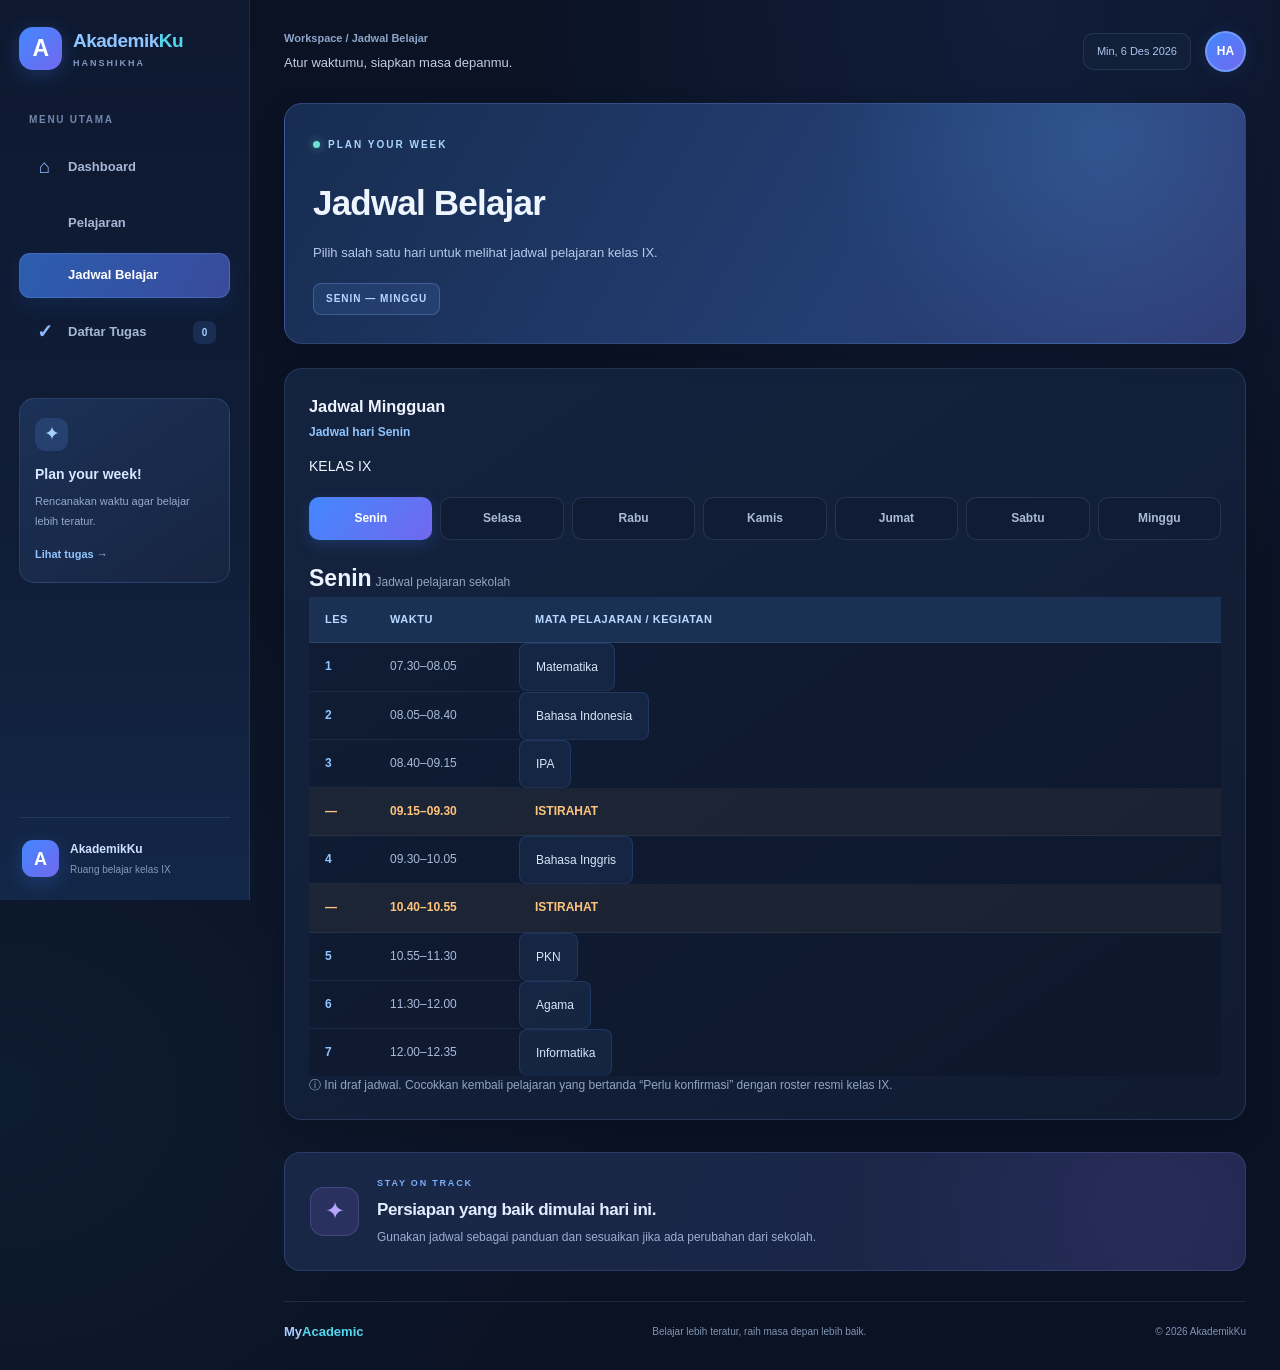
==== commit 2dcee841: "Update jadwal.html" ====
--- a/jadwal.html
+++ b/jadwal.html
@@ -255,7 +255,7 @@
       <!-- FOOTER -->
       <footer class="footer">
         <a href="index.html" class="footer-brand">
-          My Academic<span>Ku</span>
+          My<span>Academic</span>
         </a>
 
         <p>
